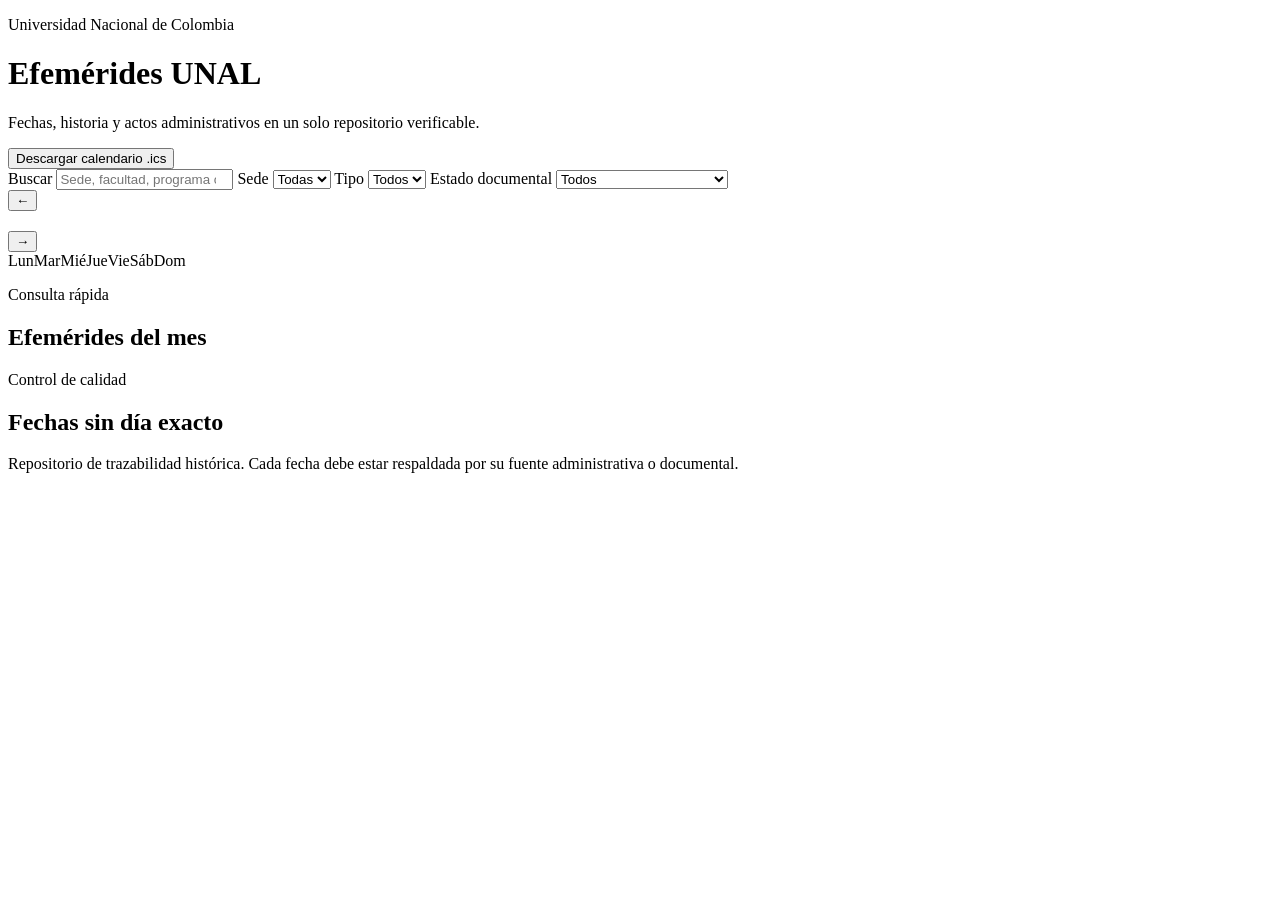
==== index.html @ cb64d4e6 "Agrega interfaz principal del calendario" ====
<!doctype html>
<html lang="es">
<head>
  <meta charset="utf-8">
  <meta name="viewport" content="width=device-width, initial-scale=1">
  <title>Efemérides UNAL</title>
  <meta name="description" content="Calendario y repositorio documental de efemérides de la Universidad Nacional de Colombia.">
  <link rel="stylesheet" href="styles.css">
</head>
<body>
  <header class="topbar">
    <div>
      <p class="eyebrow">Universidad Nacional de Colombia</p>
      <h1>Efemérides UNAL</h1>
      <p class="subtitle">Fechas, historia y actos administrativos en un solo repositorio verificable.</p>
    </div>
    <button id="downloadIcs" class="button">Descargar calendario .ics</button>
  </header>

  <main>
    <section class="controls" aria-label="Filtros">
      <label>Buscar
        <input id="searchInput" type="search" placeholder="Sede, facultad, programa o acto">
      </label>
      <label>Sede
        <select id="sedeFilter"><option value="">Todas</option></select>
      </label>
      <label>Tipo
        <select id="kindFilter"><option value="">Todos</option></select>
      </label>
      <label>Estado documental
        <select id="statusFilter">
          <option value="">Todos</option>
          <option value="con-fuente">Con fuente localizada</option>
          <option value="con-acto-sin-documento">Con acto, PDF pendiente</option>
          <option value="pendiente">Información pendiente</option>
        </select>
      </label>
    </section>

    <section class="summary" id="summary"></section>

    <section class="calendar-card">
      <div class="calendar-toolbar">
        <button id="prevMonth" class="icon-button" aria-label="Mes anterior">←</button>
        <div>
          <h2 id="monthTitle"></h2>
          <p id="monthSubtitle"></p>
        </div>
        <button id="nextMonth" class="icon-button" aria-label="Mes siguiente">→</button>
      </div>
      <div class="weekdays" aria-hidden="true">
        <span>Lun</span><span>Mar</span><span>Mié</span><span>Jue</span><span>Vie</span><span>Sáb</span><span>Dom</span>
      </div>
      <div id="calendar" class="calendar"></div>
    </section>

    <section class="upcoming-card">
      <div class="section-heading">
        <div>
          <p class="eyebrow">Consulta rápida</p>
          <h2>Efemérides del mes</h2>
        </div>
      </div>
      <div id="monthList" class="event-list"></div>
    </section>

    <section class="pending-card">
      <div class="section-heading">
        <div>
          <p class="eyebrow">Control de calidad</p>
          <h2>Fechas sin día exacto</h2>
        </div>
      </div>
      <div id="undatedList" class="event-list"></div>
    </section>
  </main>

  <dialog id="detailDialog">
    <button id="closeDialog" class="dialog-close" aria-label="Cerrar">×</button>
    <div id="dialogContent"></div>
  </dialog>

  <footer>
    <p>Repositorio de trazabilidad histórica. Cada fecha debe estar respaldada por su fuente administrativa o documental.</p>
  </footer>

  <script src="app.js"></script>
</body>
</html>
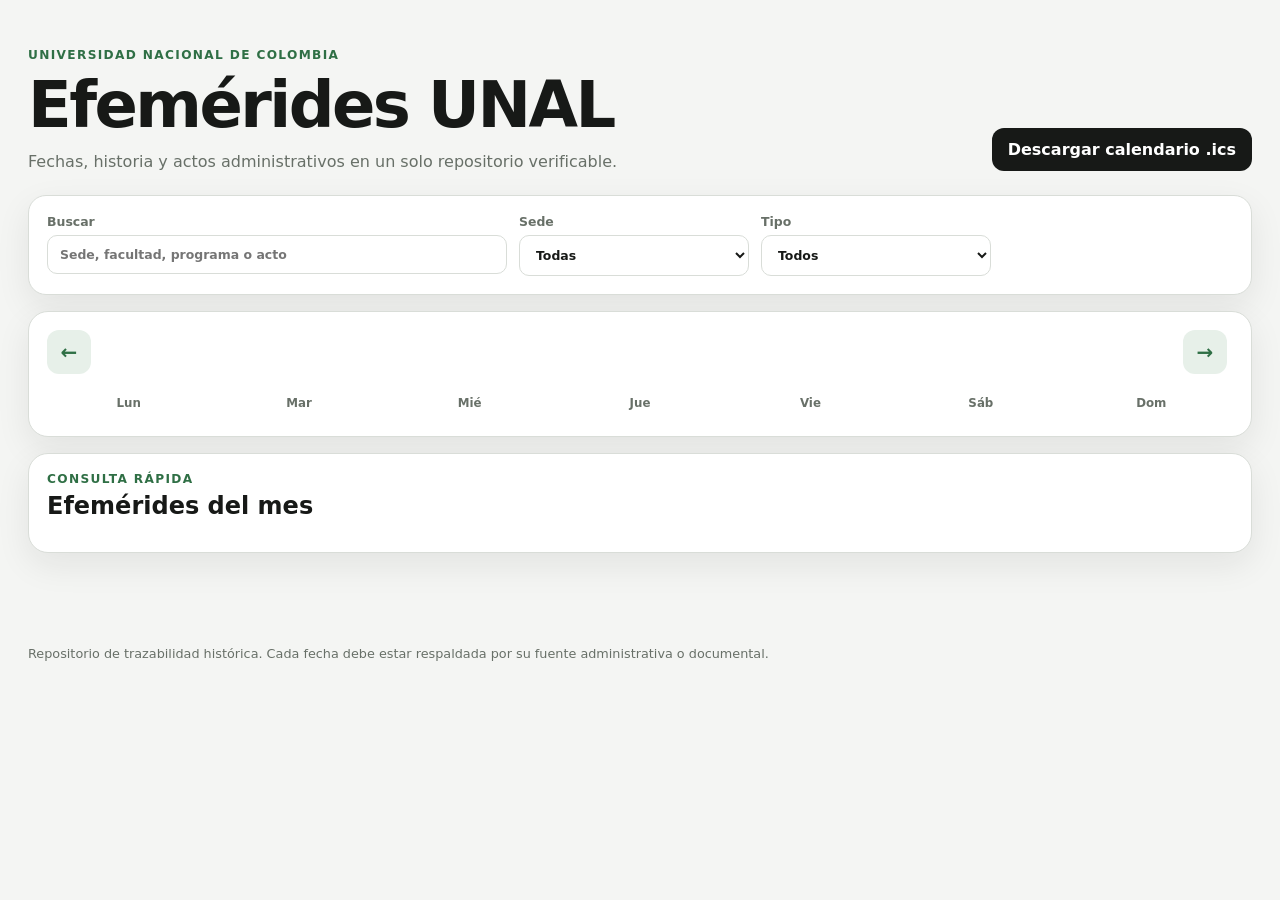
==== commit a82fda3c: "Simplifica filtros y elimina control de calidad" ====
--- a/index.html
+++ b/index.html
@@ -28,17 +28,7 @@
       <label>Tipo
         <select id="kindFilter"><option value="">Todos</option></select>
       </label>
-      <label>Estado documental
-        <select id="statusFilter">
-          <option value="">Todos</option>
-          <option value="con-fuente">Con fuente localizada</option>
-          <option value="con-acto-sin-documento">Con acto, PDF pendiente</option>
-          <option value="pendiente">Información pendiente</option>
-        </select>
-      </label>
     </section>
-
-    <section class="summary" id="summary"></section>
 
     <section class="calendar-card">
       <div class="calendar-toolbar">
@@ -64,16 +54,6 @@
       </div>
       <div id="monthList" class="event-list"></div>
     </section>
-
-    <section class="pending-card">
-      <div class="section-heading">
-        <div>
-          <p class="eyebrow">Control de calidad</p>
-          <h2>Fechas sin día exacto</h2>
-        </div>
-      </div>
-      <div id="undatedList" class="event-list"></div>
-    </section>
   </main>
 
   <dialog id="detailDialog">
--- a/styles.css
+++ b/styles.css
@@ -0,0 +1,67 @@
+:root {
+  --bg: #f4f5f3;
+  --surface: #ffffff;
+  --ink: #171917;
+  --muted: #687068;
+  --line: #d9ddd8;
+  --accent: #2f6f45;
+  --accent-soft: #e7f0e9;
+  --warning: #8a5b00;
+  --warning-soft: #fff3d6;
+  --shadow: 0 12px 34px rgba(21, 30, 24, .08);
+}
+* { box-sizing: border-box; }
+body { margin: 0; font-family: Inter, ui-sans-serif, system-ui, -apple-system, BlinkMacSystemFont, "Segoe UI", sans-serif; background: var(--bg); color: var(--ink); }
+button, input, select { font: inherit; }
+.topbar { max-width: 1280px; margin: 0 auto; padding: 48px 28px 24px; display: flex; justify-content: space-between; gap: 24px; align-items: end; }
+.eyebrow { margin: 0 0 6px; text-transform: uppercase; letter-spacing: .11em; font-size: .76rem; font-weight: 700; color: var(--accent); }
+h1 { margin: 0; font-size: clamp(2.1rem, 5vw, 4.1rem); letter-spacing: -.04em; }
+.subtitle { margin: 10px 0 0; color: var(--muted); max-width: 760px; }
+main { max-width: 1280px; margin: 0 auto; padding: 0 28px 60px; }
+.controls { background: var(--surface); border: 1px solid var(--line); border-radius: 18px; padding: 18px; display: grid; grid-template-columns: 2fr repeat(3, 1fr); gap: 12px; box-shadow: var(--shadow); }
+label { font-size: .78rem; color: var(--muted); font-weight: 700; }
+input, select { display: block; width: 100%; margin-top: 6px; padding: 11px 12px; border: 1px solid var(--line); border-radius: 10px; background: #fff; color: var(--ink); }
+.summary { display: grid; grid-template-columns: repeat(4, 1fr); gap: 12px; margin: 16px 0; }
+.metric { background: var(--surface); border: 1px solid var(--line); border-radius: 16px; padding: 16px; }
+.metric strong { display: block; font-size: 1.65rem; }
+.metric span { color: var(--muted); font-size: .82rem; }
+.calendar-card, .upcoming-card, .pending-card { background: var(--surface); border: 1px solid var(--line); border-radius: 20px; padding: 18px; box-shadow: var(--shadow); margin-top: 16px; }
+.calendar-toolbar { display: grid; grid-template-columns: 50px 1fr 50px; align-items: center; gap: 12px; text-align: center; margin-bottom: 14px; }
+.calendar-toolbar h2 { margin: 0; text-transform: capitalize; }
+.calendar-toolbar p { margin: 4px 0 0; color: var(--muted); font-size: .84rem; }
+.icon-button, .button { border: 0; border-radius: 12px; cursor: pointer; font-weight: 700; }
+.icon-button { width: 44px; height: 44px; background: var(--accent-soft); color: var(--accent); font-size: 1.25rem; }
+.button { padding: 12px 16px; background: var(--ink); color: #fff; }
+.weekdays, .calendar { display: grid; grid-template-columns: repeat(7, 1fr); gap: 7px; }
+.weekdays span { text-align: center; color: var(--muted); font-size: .74rem; font-weight: 700; padding: 8px 0; }
+.day { min-height: 154px; background: #fafbfa; border: 1px solid var(--line); border-radius: 12px; padding: 8px; overflow: hidden; }
+.day.outside { opacity: .35; }
+.day-number { font-size: .78rem; color: var(--muted); font-weight: 700; margin-bottom: 6px; }
+.event-chip { width: 100%; text-align: left; border: 0; background: var(--accent-soft); color: #173d27; border-radius: 9px; margin: 4px 0; padding: 8px 9px; line-height: 1.2; cursor: pointer; }
+.event-chip-title { display: block; font-size: .73rem; font-weight: 750; line-height: 1.22; }
+.event-chip-meta { display: block; margin-top: 4px; font-size: .62rem; font-weight: 500; line-height: 1.25; opacity: .78; }
+.event-chip.pending { background: var(--warning-soft); color: var(--warning); }
+.more { font-size: .7rem; color: var(--muted); padding: 4px 2px; }
+.section-heading { display: flex; justify-content: space-between; gap: 20px; align-items: end; }
+.section-heading h2 { margin: 0; }
+.event-list { display: grid; gap: 8px; margin-top: 14px; }
+.event-row { border: 1px solid var(--line); border-radius: 12px; padding: 12px 14px; display: grid; grid-template-columns: 80px 1fr auto; gap: 14px; align-items: center; background: #fff; }
+.event-date { font-weight: 800; color: var(--accent); }
+.event-row h3 { margin: 0; font-size: .96rem; }
+.event-row p { margin: 4px 0 0; color: var(--muted); font-size: .8rem; }
+.event-row button { border: 0; background: transparent; color: var(--accent); font-weight: 800; cursor: pointer; }
+.badge { display: inline-block; border-radius: 999px; padding: 4px 8px; font-size: .7rem; font-weight: 700; background: var(--accent-soft); color: var(--accent); }
+.badge.pending { background: var(--warning-soft); color: var(--warning); }
+dialog { width: min(760px, calc(100vw - 30px)); border: 0; border-radius: 20px; padding: 26px; box-shadow: 0 25px 80px rgba(0,0,0,.25); }
+dialog::backdrop { background: rgba(12, 18, 14, .62); }
+.dialog-close { position: absolute; right: 14px; top: 10px; border: 0; background: transparent; font-size: 1.8rem; cursor: pointer; }
+.detail-meta { display: grid; grid-template-columns: repeat(2, 1fr); gap: 10px; margin: 18px 0; }
+.detail-meta div { padding: 10px 12px; background: #f5f6f4; border-radius: 10px; }
+.detail-meta small { display: block; color: var(--muted); margin-bottom: 3px; }
+.docs { display: grid; gap: 8px; margin-top: 12px; }
+.doc-link { display: flex; justify-content: space-between; gap: 12px; align-items: center; text-decoration: none; color: var(--ink); border: 1px solid var(--line); padding: 11px 12px; border-radius: 10px; }
+.doc-link strong { color: var(--accent); }
+.empty { color: var(--muted); padding: 18px 4px; }
+footer { max-width: 1280px; margin: 0 auto; padding: 20px 28px 50px; color: var(--muted); font-size: .8rem; }
+@media (max-width: 900px) { .topbar { align-items: start; flex-direction: column; } .controls { grid-template-columns: 1fr 1fr; } .summary { grid-template-columns: 1fr 1fr; } .day { min-height: 125px; } }
+@media (max-width: 650px) { main, .topbar, footer { padding-left: 14px; padding-right: 14px; } .controls { grid-template-columns: 1fr; } .weekdays { display: none; } .calendar { grid-template-columns: 1fr; } .day, .day.outside { min-height: auto; opacity: 1; } .day.outside { display: none; } .event-row { grid-template-columns: 68px 1fr; } .event-row button { grid-column: 2; justify-self: start; } .detail-meta { grid-template-columns: 1fr; } }
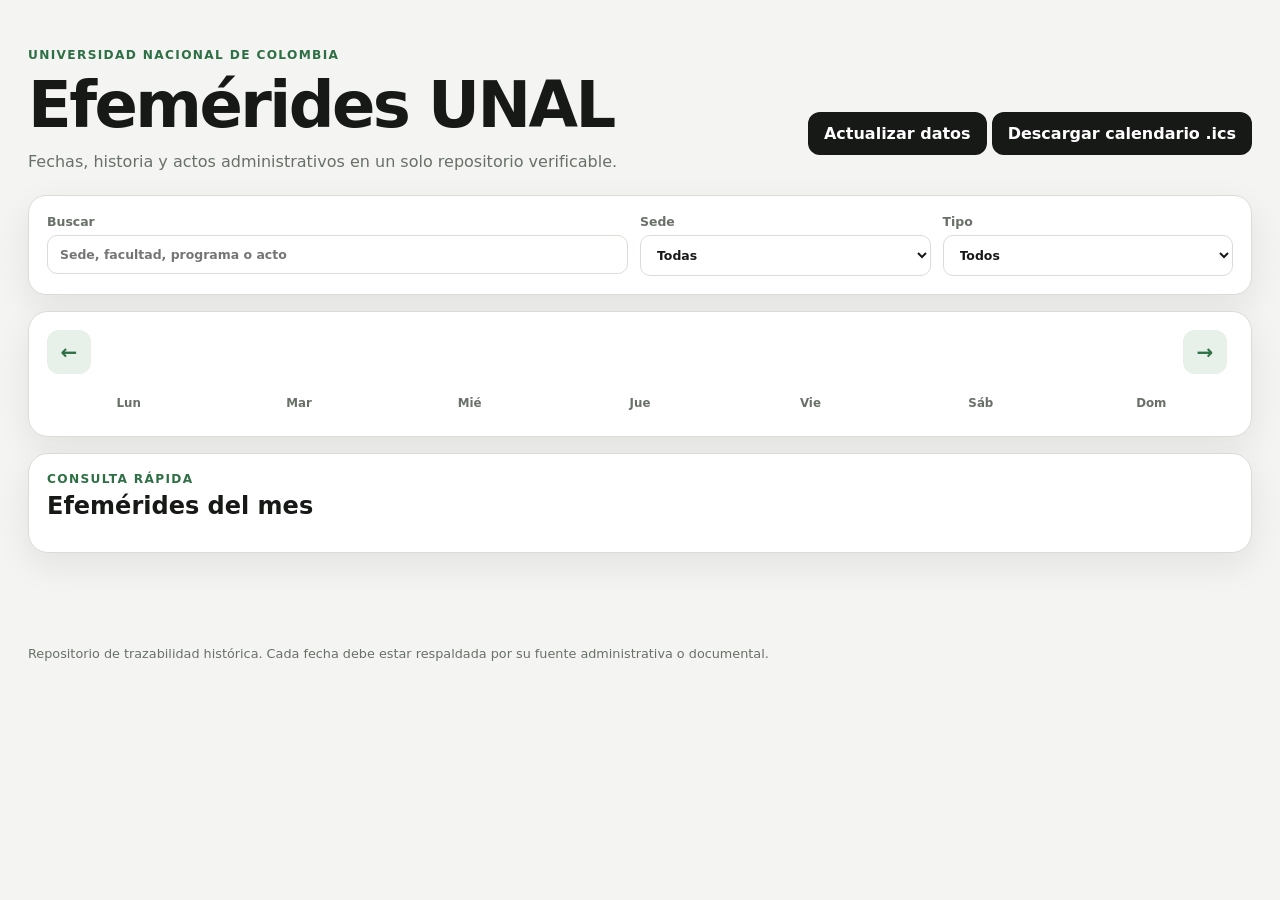
==== commit 4167e812: "Evita cache y agrega actualizacion manual" ====
--- a/index.html
+++ b/index.html
@@ -5,7 +5,10 @@
   <meta name="viewport" content="width=device-width, initial-scale=1">
   <title>Efemérides UNAL</title>
   <meta name="description" content="Calendario y repositorio documental de efemérides de la Universidad Nacional de Colombia.">
-  <link rel="stylesheet" href="styles.css">
+  <meta http-equiv="Cache-Control" content="no-cache, no-store, must-revalidate">
+  <meta http-equiv="Pragma" content="no-cache">
+  <meta http-equiv="Expires" content="0">
+  <link rel="stylesheet" href="styles.css?v=20260928-1">
 </head>
 <body>
   <header class="topbar">
@@ -14,7 +17,13 @@
       <h1>Efemérides UNAL</h1>
       <p class="subtitle">Fechas, historia y actos administrativos en un solo repositorio verificable.</p>
     </div>
-    <button id="downloadIcs" class="button">Descargar calendario .ics</button>
+    <div class="header-actions">
+      <div class="header-buttons">
+        <button id="refreshData" class="button button-secondary">Actualizar datos</button>
+        <button id="downloadIcs" class="button">Descargar calendario .ics</button>
+      </div>
+      <p id="syncStatus" class="sync-status" aria-live="polite"></p>
+    </div>
   </header>
 
   <main>
@@ -65,6 +74,6 @@
     <p>Repositorio de trazabilidad histórica. Cada fecha debe estar respaldada por su fuente administrativa o documental.</p>
   </footer>
 
-  <script src="app.js"></script>
+  <script src="app.js?v=20260928-1"></script>
 </body>
 </html>
--- a/styles.css
+++ b/styles.css
@@ -18,14 +18,10 @@
 h1 { margin: 0; font-size: clamp(2.1rem, 5vw, 4.1rem); letter-spacing: -.04em; }
 .subtitle { margin: 10px 0 0; color: var(--muted); max-width: 760px; }
 main { max-width: 1280px; margin: 0 auto; padding: 0 28px 60px; }
-.controls { background: var(--surface); border: 1px solid var(--line); border-radius: 18px; padding: 18px; display: grid; grid-template-columns: 2fr repeat(3, 1fr); gap: 12px; box-shadow: var(--shadow); }
+.controls { background: var(--surface); border: 1px solid var(--line); border-radius: 18px; padding: 18px; display: grid; grid-template-columns: 2fr 1fr 1fr; gap: 12px; box-shadow: var(--shadow); }
 label { font-size: .78rem; color: var(--muted); font-weight: 700; }
 input, select { display: block; width: 100%; margin-top: 6px; padding: 11px 12px; border: 1px solid var(--line); border-radius: 10px; background: #fff; color: var(--ink); }
-.summary { display: grid; grid-template-columns: repeat(4, 1fr); gap: 12px; margin: 16px 0; }
-.metric { background: var(--surface); border: 1px solid var(--line); border-radius: 16px; padding: 16px; }
-.metric strong { display: block; font-size: 1.65rem; }
-.metric span { color: var(--muted); font-size: .82rem; }
-.calendar-card, .upcoming-card, .pending-card { background: var(--surface); border: 1px solid var(--line); border-radius: 20px; padding: 18px; box-shadow: var(--shadow); margin-top: 16px; }
+.calendar-card, .upcoming-card { background: var(--surface); border: 1px solid var(--line); border-radius: 20px; padding: 18px; box-shadow: var(--shadow); margin-top: 16px; }
 .calendar-toolbar { display: grid; grid-template-columns: 50px 1fr 50px; align-items: center; gap: 12px; text-align: center; margin-bottom: 14px; }
 .calendar-toolbar h2 { margin: 0; text-transform: capitalize; }
 .calendar-toolbar p { margin: 4px 0 0; color: var(--muted); font-size: .84rem; }
@@ -63,5 +59,51 @@
 .doc-link strong { color: var(--accent); }
 .empty { color: var(--muted); padding: 18px 4px; }
 footer { max-width: 1280px; margin: 0 auto; padding: 20px 28px 50px; color: var(--muted); font-size: .8rem; }
-@media (max-width: 900px) { .topbar { align-items: start; flex-direction: column; } .controls { grid-template-columns: 1fr 1fr; } .summary { grid-template-columns: 1fr 1fr; } .day { min-height: 125px; } }
-@media (max-width: 650px) { main, .topbar, footer { padding-left: 14px; padding-right: 14px; } .controls { grid-template-columns: 1fr; } .weekdays { display: none; } .calendar { grid-template-columns: 1fr; } .day, .day.outside { min-height: auto; opacity: 1; } .day.outside { display: none; } .event-row { grid-template-columns: 68px 1fr; } .event-row button { grid-column: 2; justify-self: start; } .detail-meta { grid-template-columns: 1fr; } }+
+@media (max-width: 900px) {
+  .topbar { align-items: start; flex-direction: column; }
+  .controls { grid-template-columns: 1fr 1fr; }
+  .controls label:first-child { grid-column: 1 / -1; }
+  .day { min-height: 125px; }
+}
+
+@media (max-width: 650px) {
+  body { overflow-x: hidden; }
+  main, .topbar, footer { padding-left: 12px; padding-right: 12px; }
+  .topbar { padding-top: 26px; padding-bottom: 16px; gap: 16px; }
+  h1 { font-size: clamp(2rem, 12vw, 3rem); }
+  .subtitle { font-size: .92rem; line-height: 1.45; }
+  .topbar .button { width: 100%; }
+
+  .controls { grid-template-columns: 1fr; padding: 14px; border-radius: 14px; gap: 10px; }
+  .controls label:first-child { grid-column: auto; }
+  input, select { min-height: 44px; font-size: 16px; }
+
+  .calendar-card, .upcoming-card { border-radius: 14px; padding: 12px; margin-top: 12px; }
+  .calendar-toolbar { grid-template-columns: 42px 1fr 42px; gap: 6px; margin-bottom: 8px; }
+  .calendar-toolbar h2 { font-size: 1.25rem; }
+  .calendar-toolbar p { font-size: .72rem; }
+  .icon-button { width: 40px; height: 40px; }
+
+  .weekdays, .calendar { grid-template-columns: repeat(7, minmax(0, 1fr)); gap: 3px; }
+  .weekdays span { display: block; padding: 5px 0; font-size: .6rem; }
+  .day, .day.outside { min-height: 62px; padding: 4px 2px; border-radius: 8px; opacity: 1; text-align: center; }
+  .day.outside { opacity: .28; }
+  .day-number { margin: 0 0 5px; font-size: .68rem; text-align: center; }
+  .event-chip { display: inline-block; width: 9px; height: 9px; padding: 0; margin: 1px; border-radius: 50%; vertical-align: middle; pointer-events: none; }
+  .event-chip-title, .event-chip-meta { display: none; }
+  .more { padding: 1px 0 0; font-size: .52rem; text-align: center; }
+
+  .section-heading h2 { font-size: 1.35rem; }
+  .event-list { gap: 7px; margin-top: 10px; }
+  .event-row { grid-template-columns: 58px minmax(0, 1fr); gap: 10px; padding: 11px 10px; align-items: start; }
+  .event-date { font-size: .8rem; padding-top: 2px; }
+  .event-row h3 { font-size: .92rem; line-height: 1.25; overflow-wrap: anywhere; }
+  .event-row p { font-size: .76rem; line-height: 1.35; }
+  .event-row button { grid-column: 2; justify-self: start; min-height: 36px; padding: 6px 0; }
+
+  dialog { width: calc(100vw - 20px); max-height: calc(100dvh - 20px); padding: 22px 16px 18px; border-radius: 16px; overflow-y: auto; }
+  .detail-meta { grid-template-columns: 1fr; gap: 7px; }
+  .doc-link { align-items: flex-start; flex-direction: column; }
+  footer { padding-top: 8px; padding-bottom: 30px; }
+}
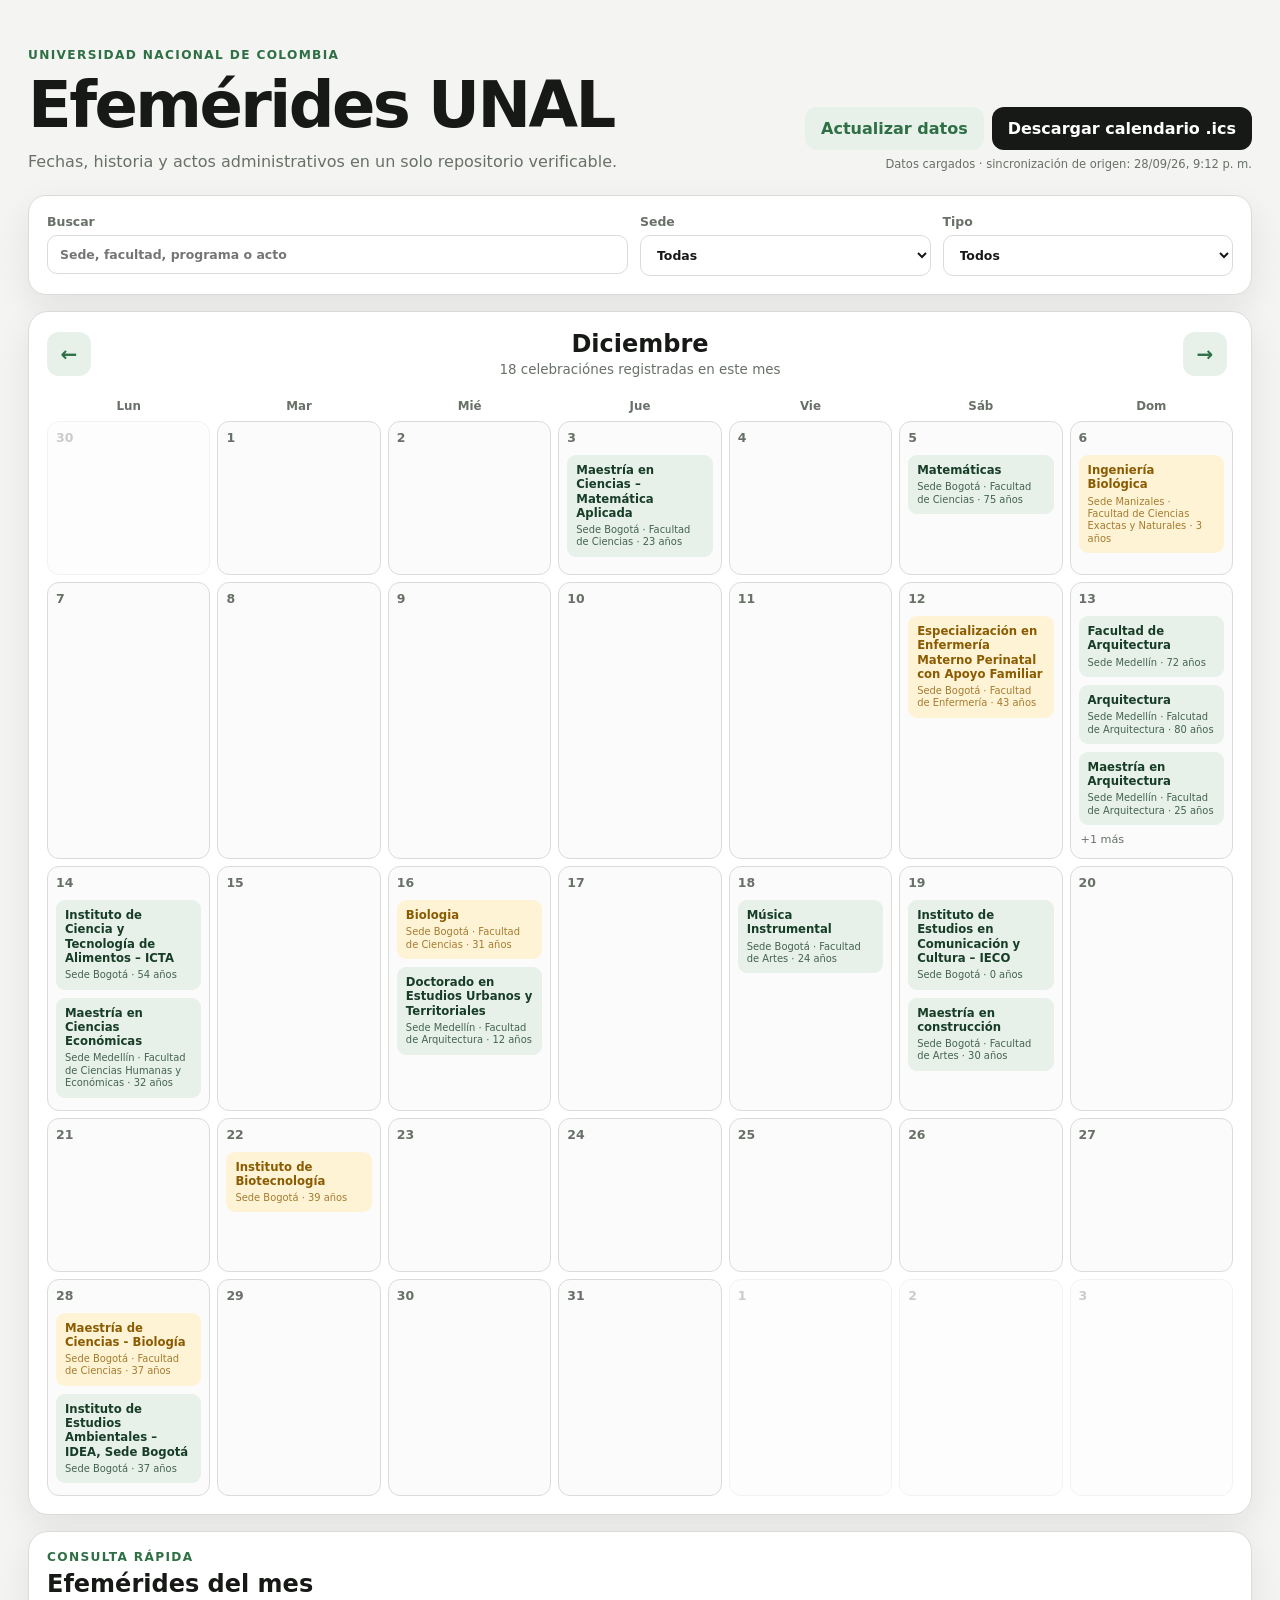
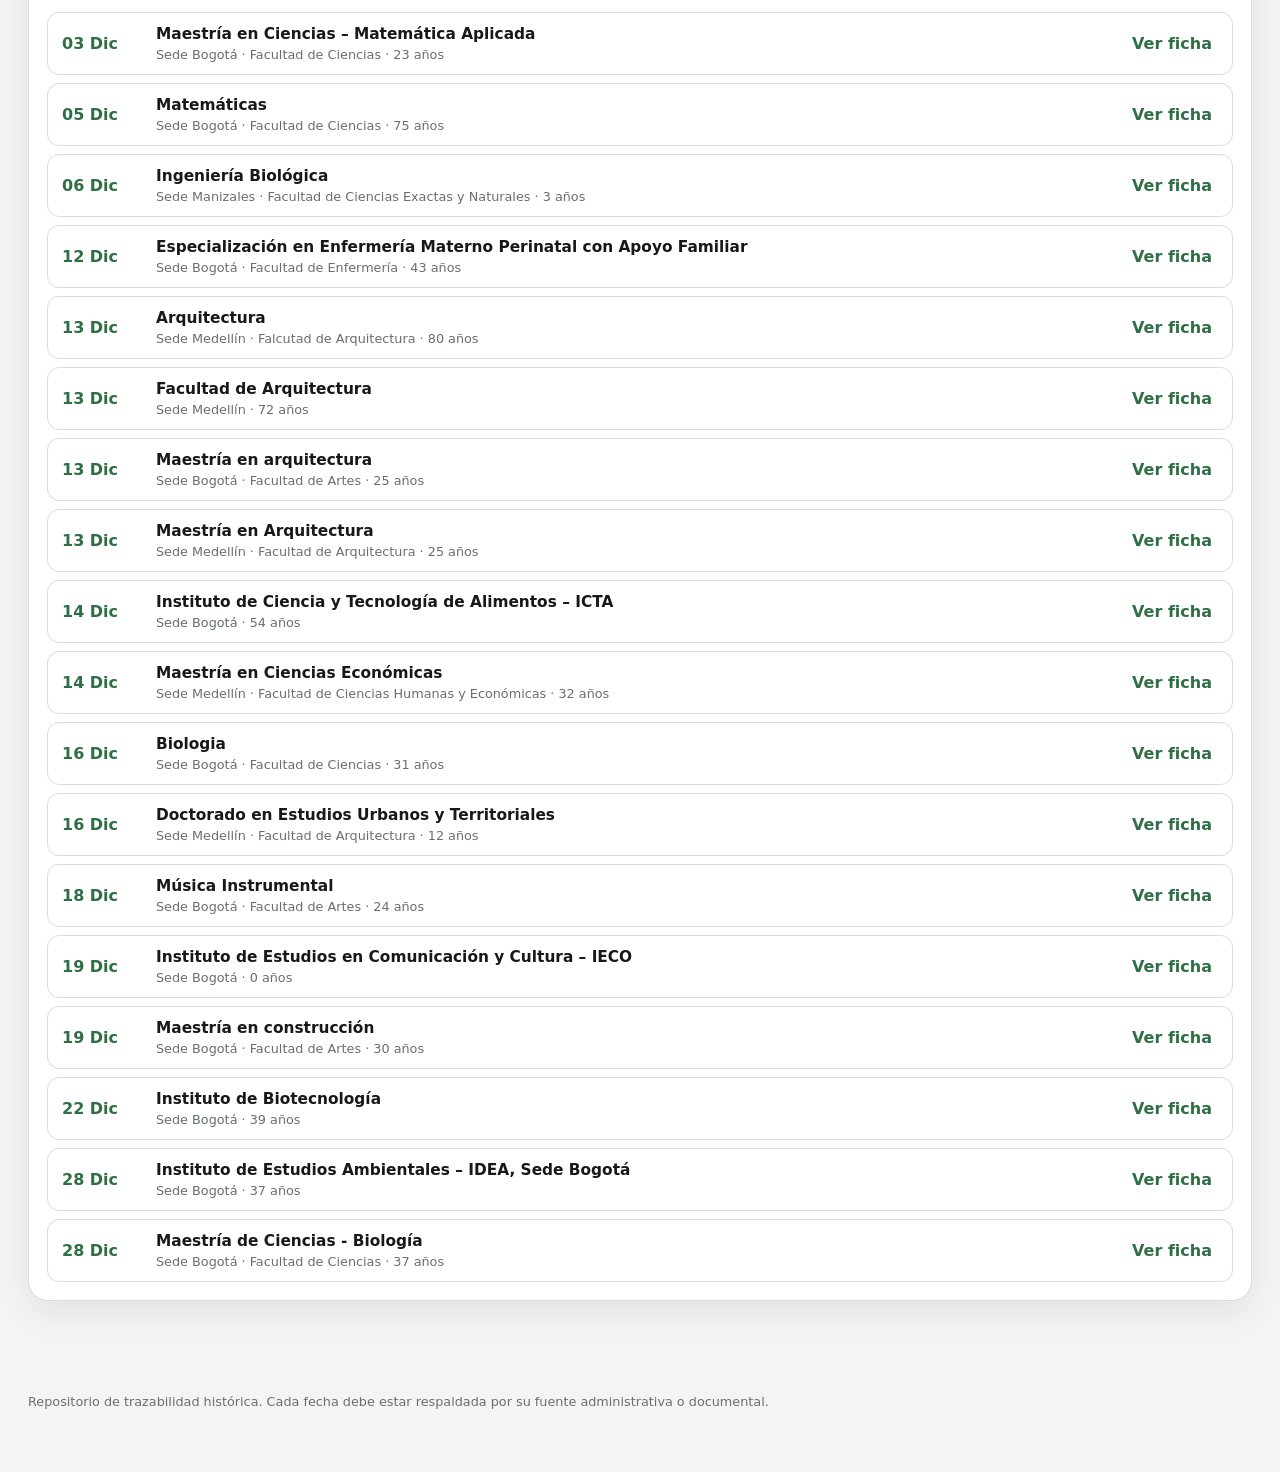
==== commit ab88467e: "Fuerza nueva version de recursos del sitio" ====
--- a/index.html
+++ b/index.html
@@ -8,7 +8,7 @@
   <meta http-equiv="Cache-Control" content="no-cache, no-store, must-revalidate">
   <meta http-equiv="Pragma" content="no-cache">
   <meta http-equiv="Expires" content="0">
-  <link rel="stylesheet" href="styles.css?v=20260928-1">
+  <link rel="stylesheet" href="styles.css?v=20260928-2">
 </head>
 <body>
   <header class="topbar">
@@ -74,6 +74,6 @@
     <p>Repositorio de trazabilidad histórica. Cada fecha debe estar respaldada por su fuente administrativa o documental.</p>
   </footer>
 
-  <script src="app.js?v=20260928-1"></script>
+  <script src="app.js?v=20260928-2"></script>
 </body>
 </html>
--- a/styles.css
+++ b/styles.css
@@ -107,3 +107,16 @@
   .doc-link { align-items: flex-start; flex-direction: column; }
   footer { padding-top: 8px; padding-bottom: 30px; }
 }
+
+.header-actions { display: flex; flex-direction: column; align-items: flex-end; gap: 7px; }
+.header-buttons { display: flex; gap: 8px; flex-wrap: wrap; justify-content: flex-end; }
+.button-secondary { background: var(--accent-soft); color: var(--accent); }
+.button:disabled { opacity: .6; cursor: wait; }
+.sync-status { margin: 0; color: var(--muted); font-size: .72rem; text-align: right; }
+
+@media (max-width: 650px) {
+  .header-actions { width: 100%; align-items: stretch; }
+  .header-buttons { display: grid; grid-template-columns: 1fr; width: 100%; }
+  .header-buttons .button { width: 100%; min-height: 44px; }
+  .sync-status { text-align: center; line-height: 1.35; }
+}
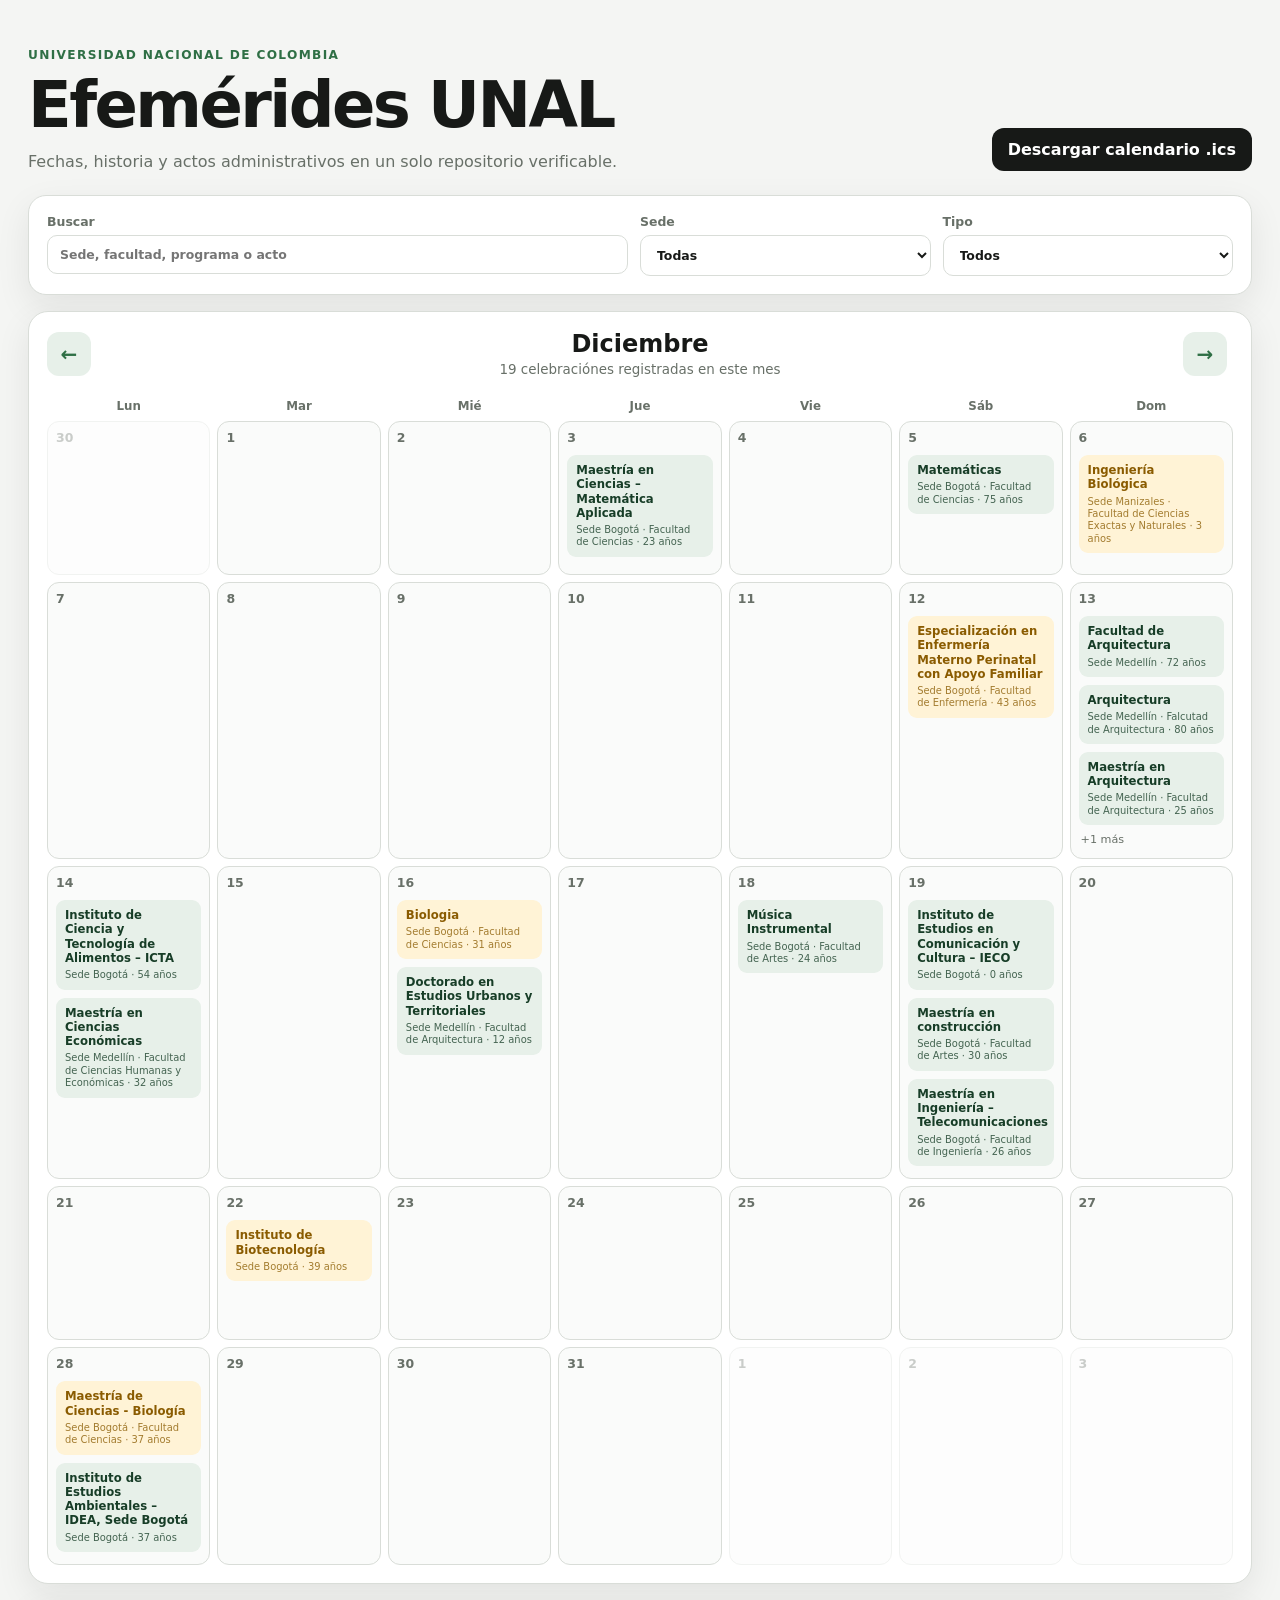
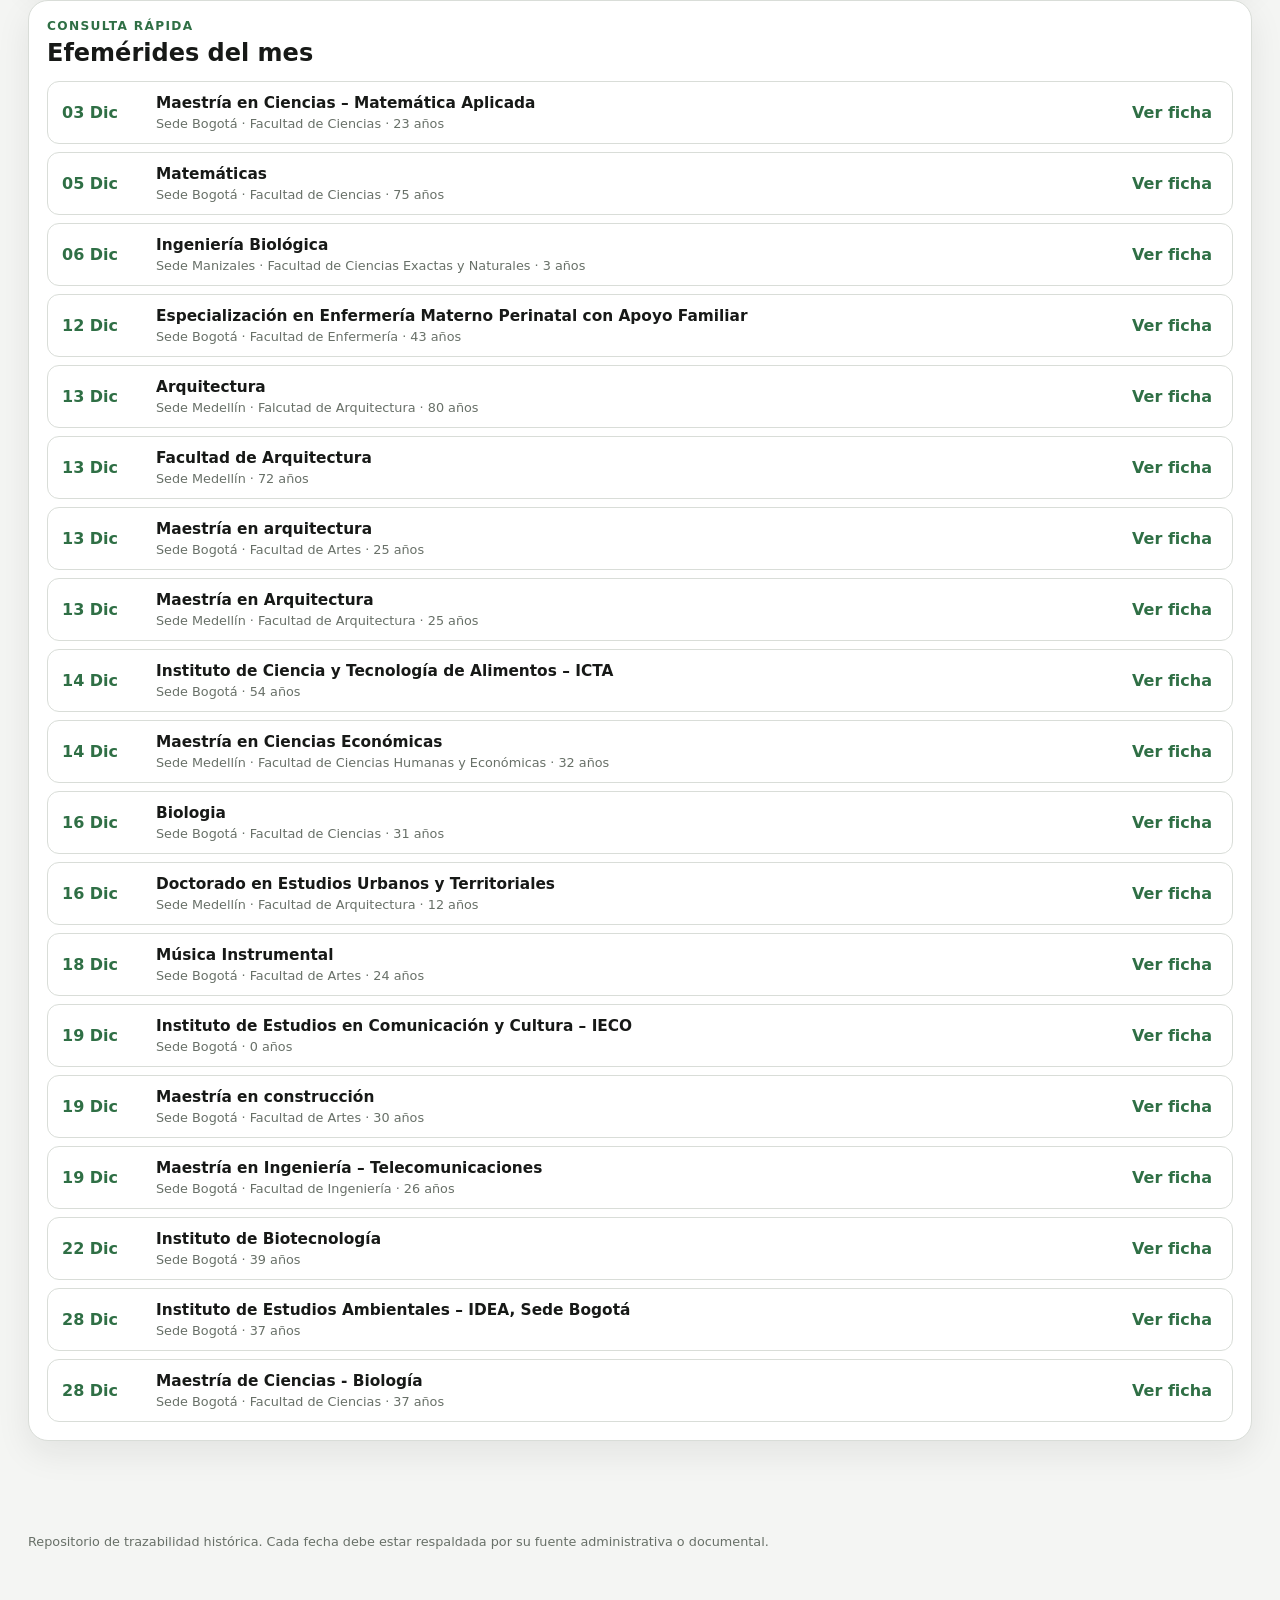
==== commit 2f8a109e: "Restaura interfaz estable" ====
--- a/index.html
+++ b/index.html
@@ -5,10 +5,7 @@
   <meta name="viewport" content="width=device-width, initial-scale=1">
   <title>Efemérides UNAL</title>
   <meta name="description" content="Calendario y repositorio documental de efemérides de la Universidad Nacional de Colombia.">
-  <meta http-equiv="Cache-Control" content="no-cache, no-store, must-revalidate">
-  <meta http-equiv="Pragma" content="no-cache">
-  <meta http-equiv="Expires" content="0">
-  <link rel="stylesheet" href="styles.css?v=20260928-2">
+  <link rel="stylesheet" href="styles.css">
 </head>
 <body>
   <header class="topbar">
@@ -17,13 +14,7 @@
       <h1>Efemérides UNAL</h1>
       <p class="subtitle">Fechas, historia y actos administrativos en un solo repositorio verificable.</p>
     </div>
-    <div class="header-actions">
-      <div class="header-buttons">
-        <button id="refreshData" class="button button-secondary">Actualizar datos</button>
-        <button id="downloadIcs" class="button">Descargar calendario .ics</button>
-      </div>
-      <p id="syncStatus" class="sync-status" aria-live="polite"></p>
-    </div>
+    <button id="downloadIcs" class="button">Descargar calendario .ics</button>
   </header>
 
   <main>
@@ -74,6 +65,6 @@
     <p>Repositorio de trazabilidad histórica. Cada fecha debe estar respaldada por su fuente administrativa o documental.</p>
   </footer>
 
-  <script src="app.js?v=20260928-2"></script>
+  <script src="app.js"></script>
 </body>
 </html>
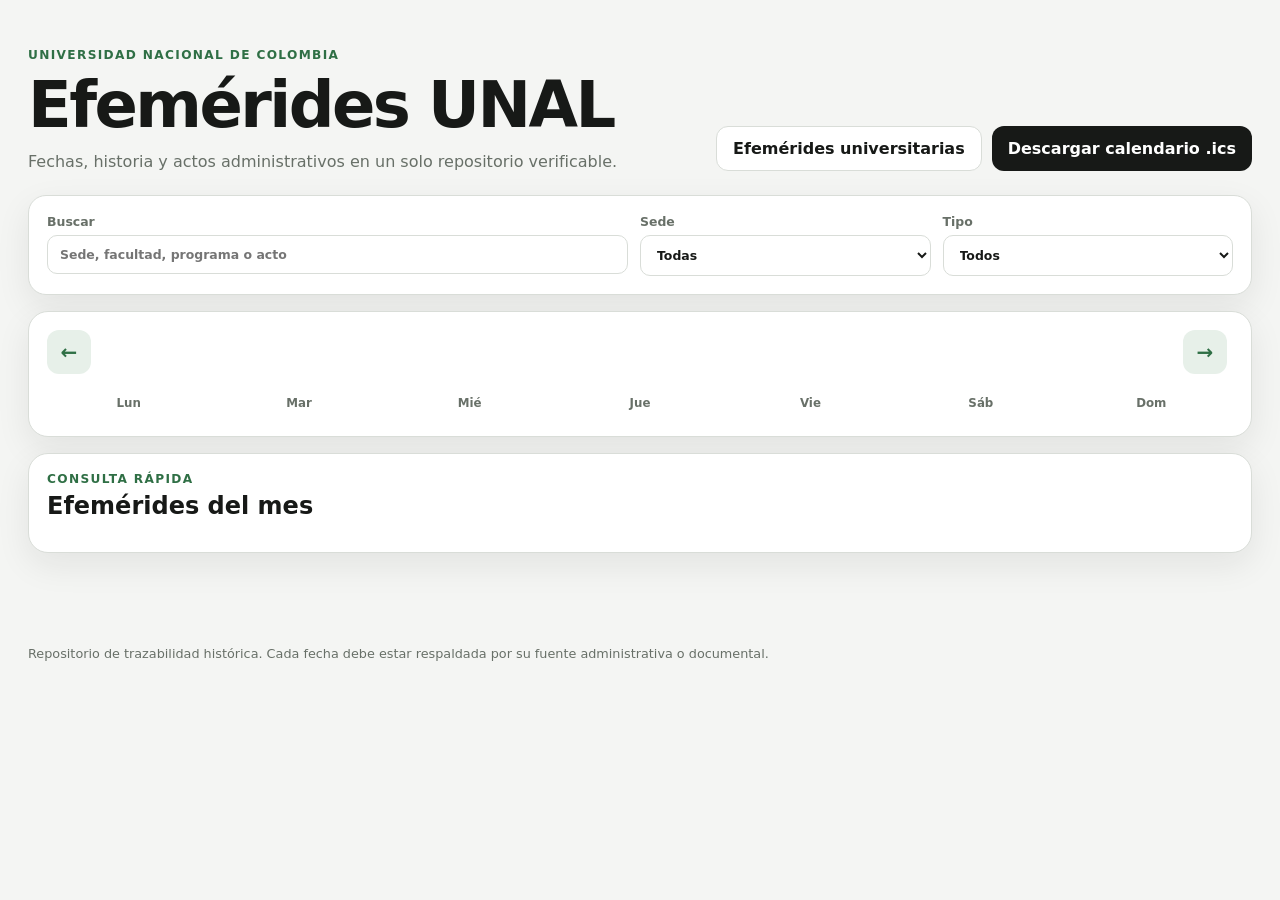
==== commit f6cf2785: "Link university anniversaries page" ====
--- a/index.html
+++ b/index.html
@@ -14,7 +14,7 @@
       <h1>Efemérides UNAL</h1>
       <p class="subtitle">Fechas, historia y actos administrativos en un solo repositorio verificable.</p>
     </div>
-    <button id="downloadIcs" class="button">Descargar calendario .ics</button>
+    <div style="display:flex;gap:10px;flex-wrap:wrap"><a class="button" href="universidades.html" style="text-decoration:none;background:#fff;color:#171917;border:1px solid #d9ddd8">Efemérides universitarias</a><button id="downloadIcs" class="button">Descargar calendario .ics</button></div>
   </header>
 
   <main>
--- a/styles.css
+++ b/styles.css
@@ -107,16 +107,3 @@
   .doc-link { align-items: flex-start; flex-direction: column; }
   footer { padding-top: 8px; padding-bottom: 30px; }
 }
-
-.header-actions { display: flex; flex-direction: column; align-items: flex-end; gap: 7px; }
-.header-buttons { display: flex; gap: 8px; flex-wrap: wrap; justify-content: flex-end; }
-.button-secondary { background: var(--accent-soft); color: var(--accent); }
-.button:disabled { opacity: .6; cursor: wait; }
-.sync-status { margin: 0; color: var(--muted); font-size: .72rem; text-align: right; }
-
-@media (max-width: 650px) {
-  .header-actions { width: 100%; align-items: stretch; }
-  .header-buttons { display: grid; grid-template-columns: 1fr; width: 100%; }
-  .header-buttons .button { width: 100%; min-height: 44px; }
-  .sync-status { text-align: center; line-height: 1.35; }
-}
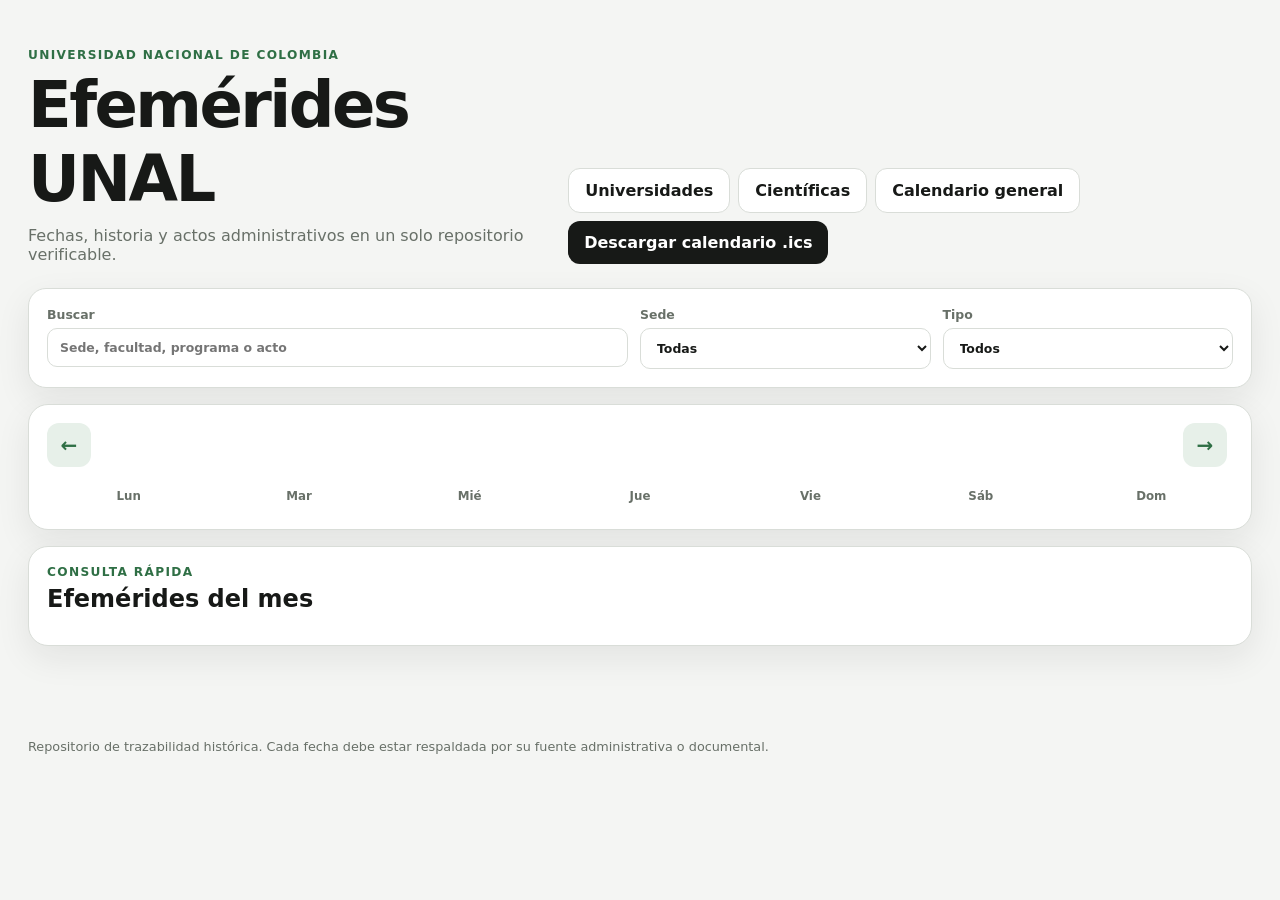
==== commit 1dff1c99: "Link all efemérides calendars" ====
--- a/index.html
+++ b/index.html
@@ -14,7 +14,7 @@
       <h1>Efemérides UNAL</h1>
       <p class="subtitle">Fechas, historia y actos administrativos en un solo repositorio verificable.</p>
     </div>
-    <div style="display:flex;gap:10px;flex-wrap:wrap"><a class="button" href="universidades.html" style="text-decoration:none;background:#fff;color:#171917;border:1px solid #d9ddd8">Efemérides universitarias</a><button id="downloadIcs" class="button">Descargar calendario .ics</button></div>
+    <div style="display:flex;gap:8px;flex-wrap:wrap"><a class="button" href="universidades.html" style="text-decoration:none;background:#fff;color:#171917;border:1px solid #d9ddd8">Universidades</a><a class="button" href="cientificas.html" style="text-decoration:none;background:#fff;color:#171917;border:1px solid #d9ddd8">Científicas</a><a class="button" href="calendario.html" style="text-decoration:none;background:#fff;color:#171917;border:1px solid #d9ddd8">Calendario general</a><button id="downloadIcs" class="button">Descargar calendario .ics</button></div>
   </header>
 
   <main>
